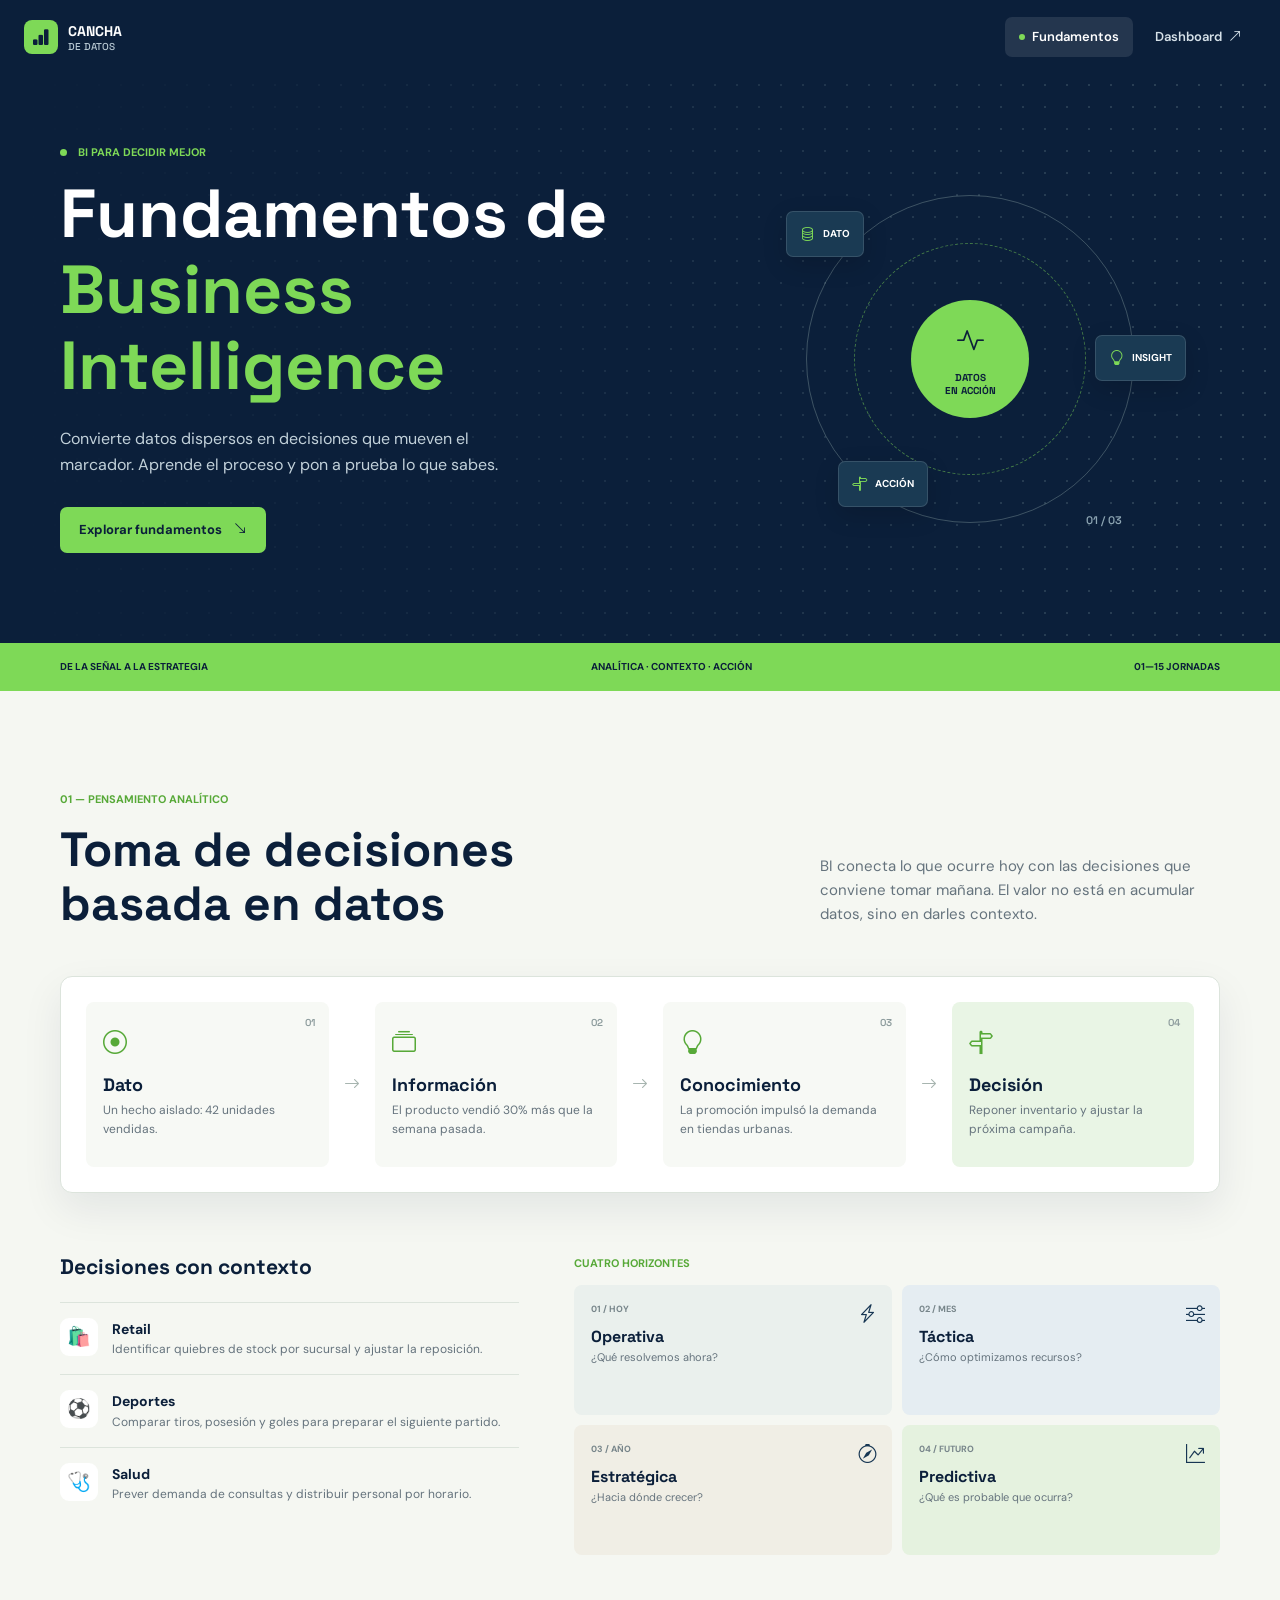
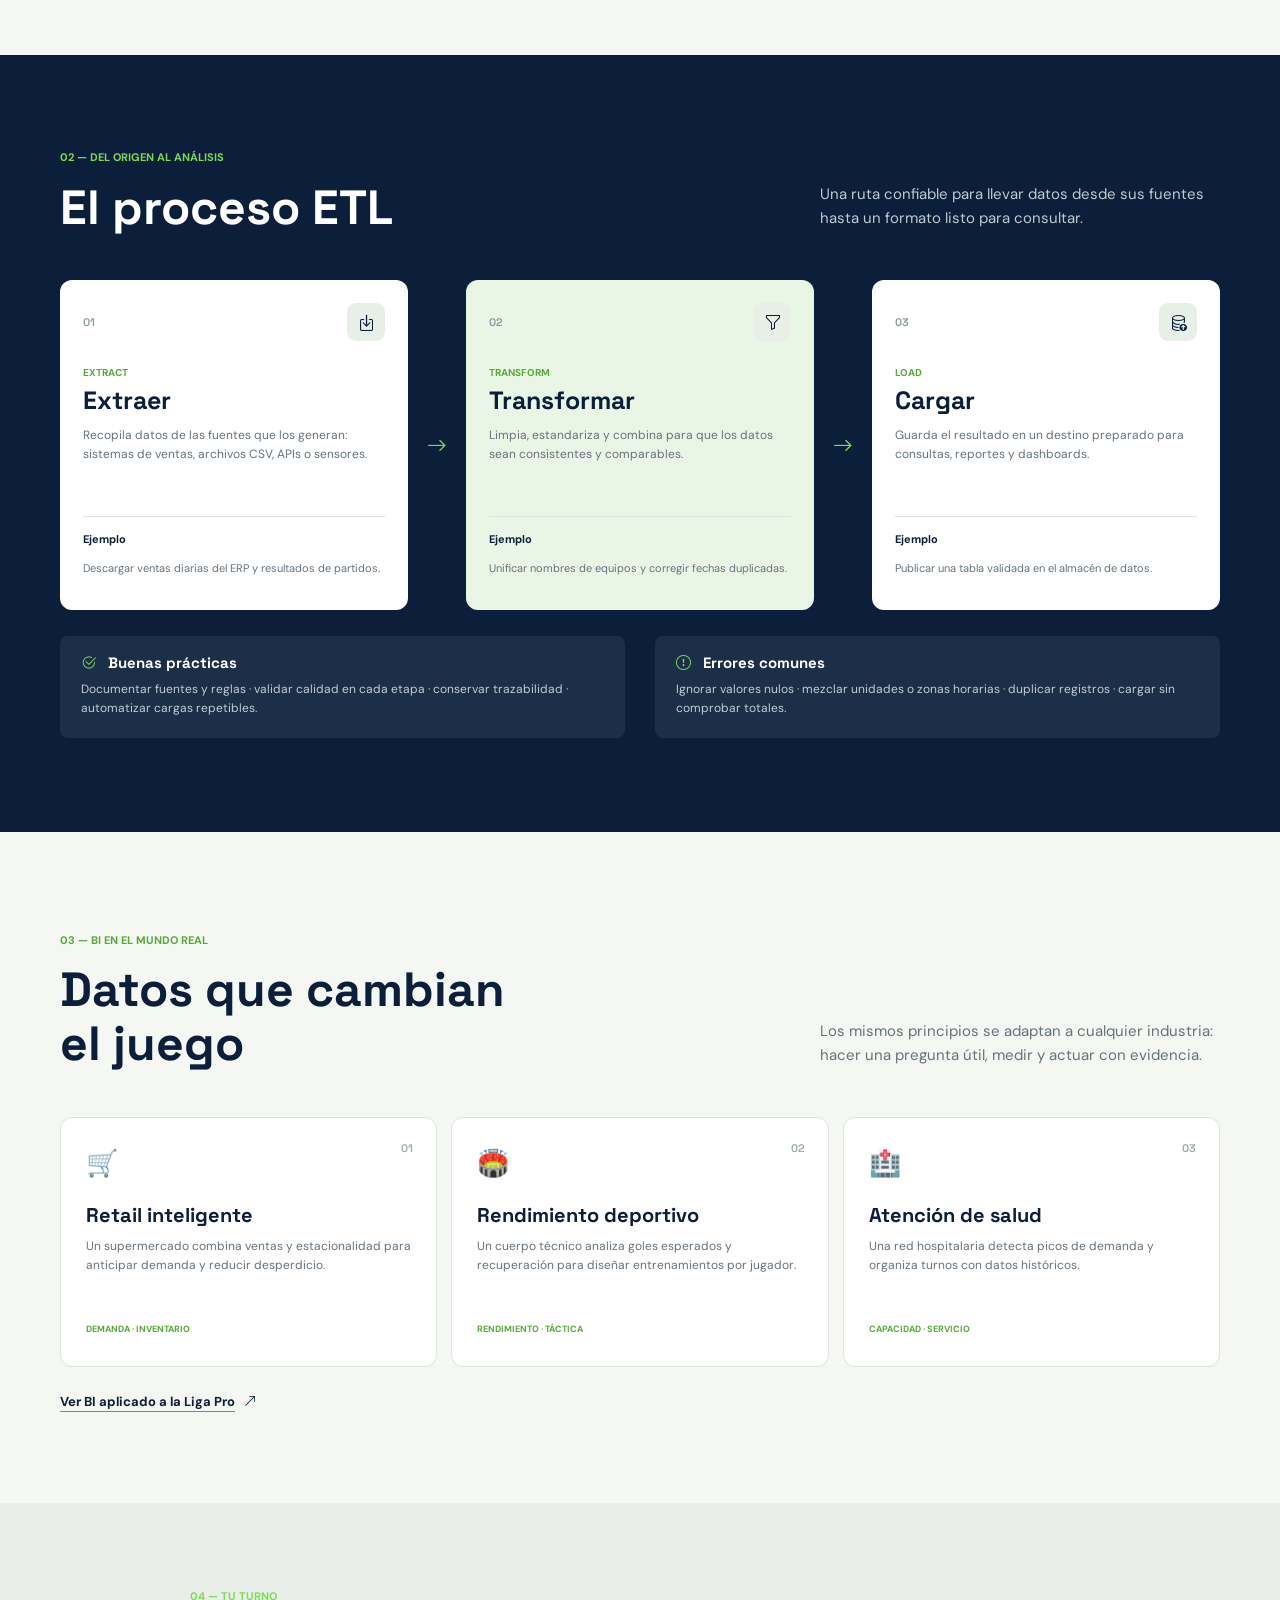
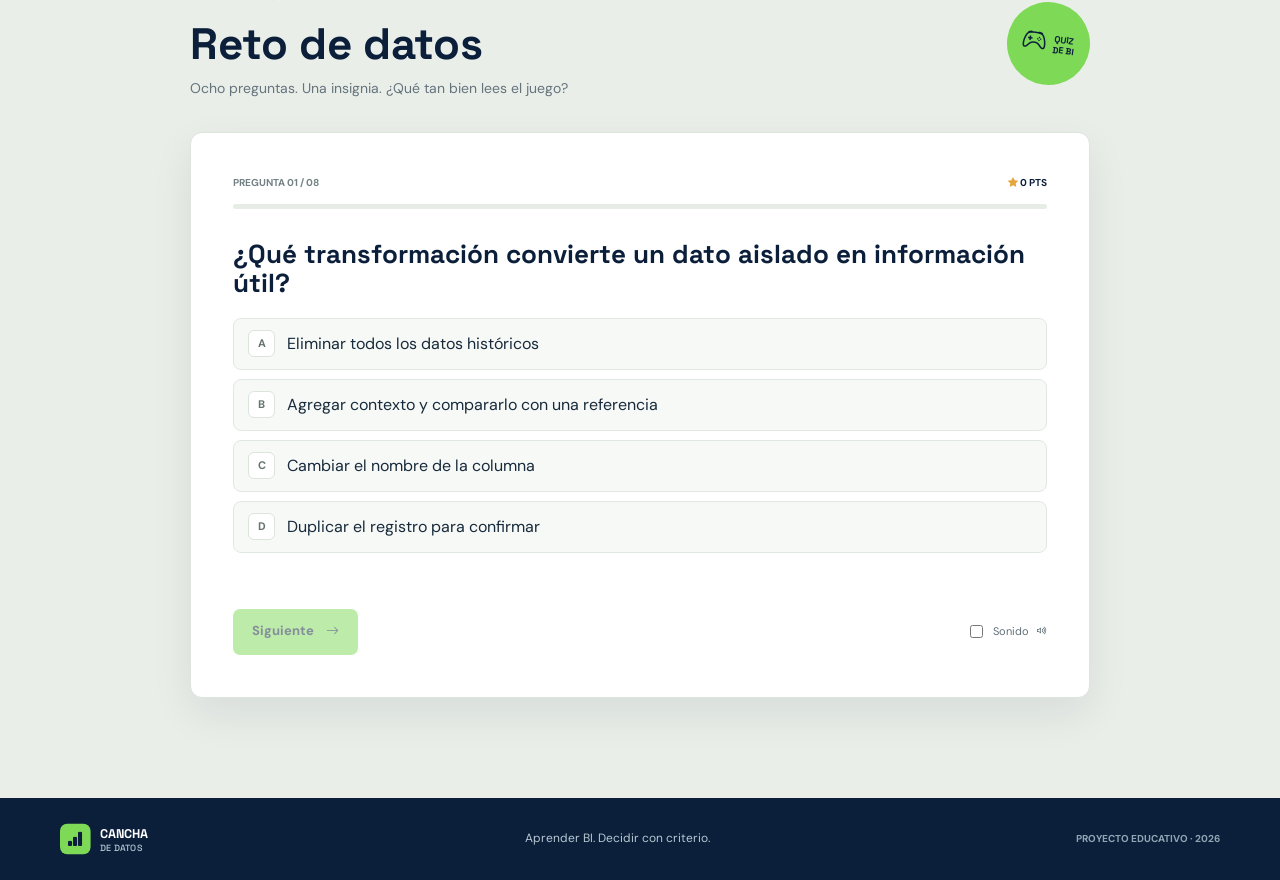
==== index.html @ 6a9758b5 "Version1" ====
<!doctype html>
<html lang="es">
<head>
	<meta charset="utf-8">
	<meta name="viewport" content="width=device-width, initial-scale=1">
	<meta name="description" content="Aprende fundamentos de Business Intelligence, toma de decisiones basada en datos y el proceso ETL con un cuestionario interactivo.">
	<title>Fundamentos de BI | Cancha de Datos</title>
	<link rel="preconnect" href="https://fonts.googleapis.com">
	<link rel="preconnect" href="https://fonts.gstatic.com" crossorigin>
	<link href="https://fonts.googleapis.com/css2?family=DM+Sans:wght@400;500;600;700&family=Space+Grotesk:wght@500;600;700&display=swap" rel="stylesheet">
	<link href="https://cdn.jsdelivr.net/npm/bootstrap-icons@1.11.3/font/bootstrap-icons.min.css" rel="stylesheet">
	<link rel="stylesheet" href="css/styles.css">
	<link rel="stylesheet" href="css/quiz.css">
	<script src="js/data.js" defer></script>
	<script src="js/quiz.js" defer></script>
</head>
<body>
	<a class="skip-link" href="#contenido">Saltar al contenido</a>
	<header class="site-header">
		<nav class="nav-shell" aria-label="Navegación principal">
			<a class="brand" href="index.html" aria-label="Cancha de Datos, inicio"><span class="brand-mark"><i class="bi bi-bar-chart-fill" aria-hidden="true"></i></span><span>CANCHA<span class="brand-light">DE DATOS</span></span></a>
			<div class="nav-links">
				<a class="nav-link active" href="index.html" aria-current="page">Fundamentos</a>
				<a class="nav-link" href="dashboard.html">Dashboard <i class="bi bi-arrow-up-right" aria-hidden="true"></i></a>
			</div>
		</nav>
	</header>

	<main id="contenido">
		<section class="hero-section">
			<div class="hero-grid page-wrap">
				<div class="hero-copy">
					<p class="eyebrow"><span class="eyebrow-dot"></span> BI PARA DECIDIR MEJOR</p>
					<h1>Fundamentos de<br><span>Business Intelligence</span></h1>
					<p class="hero-lede">Convierte datos dispersos en decisiones que mueven el marcador. Aprende el proceso y pon a prueba lo que sabes.</p>
					<a class="button button-lime" href="#decisiones">Explorar fundamentos <i class="bi bi-arrow-down-right" aria-hidden="true"></i></a>
				</div>
				<div class="hero-visual" aria-label="Representación del flujo de datos a decisiones">
					<div class="hero-orbit orbit-one"></div><div class="hero-orbit orbit-two"></div>
					<div class="hero-center"><i class="bi bi-activity" aria-hidden="true"></i><span>DATOS<br>EN ACCIÓN</span></div>
					<div class="orbit-label label-data"><i class="bi bi-database" aria-hidden="true"></i> DATO</div>
					<div class="orbit-label label-insight"><i class="bi bi-lightbulb" aria-hidden="true"></i> INSIGHT</div>
					<div class="orbit-label label-action"><i class="bi bi-signpost-split" aria-hidden="true"></i> ACCIÓN</div>
					<span class="hero-index">01 / 03</span>
				</div>
			</div>
			<div class="hero-ribbon"><span>DE LA SEÑAL A LA ESTRATEGIA</span><span>ANALÍTICA · CONTEXTO · ACCIÓN</span><span>01—15 JORNADAS</span></div>
		</section>

		<section class="content-section page-wrap reveal" id="decisiones">
			<div class="section-heading">
				<div><p class="eyebrow eyebrow-dark">01 — PENSAMIENTO ANALÍTICO</p><h2>Toma de decisiones<br>basada en datos</h2></div>
				<p class="section-intro">BI conecta lo que ocurre hoy con las decisiones que conviene tomar mañana. El valor no está en acumular datos, sino en darles contexto.</p>
			</div>
			<div class="data-cycle" aria-label="Ciclo: dato, información, conocimiento y decisión">
				<article class="cycle-step"><span class="step-number">01</span><i class="bi bi-record-circle" aria-hidden="true"></i><h3>Dato</h3><p>Un hecho aislado: 42 unidades vendidas.</p></article>
				<span class="cycle-arrow" aria-hidden="true"><i class="bi bi-arrow-right"></i></span>
				<article class="cycle-step"><span class="step-number">02</span><i class="bi bi-collection" aria-hidden="true"></i><h3>Información</h3><p>El producto vendió 30% más que la semana pasada.</p></article>
				<span class="cycle-arrow" aria-hidden="true"><i class="bi bi-arrow-right"></i></span>
				<article class="cycle-step"><span class="step-number">03</span><i class="bi bi-lightbulb" aria-hidden="true"></i><h3>Conocimiento</h3><p>La promoción impulsó la demanda en tiendas urbanas.</p></article>
				<span class="cycle-arrow" aria-hidden="true"><i class="bi bi-arrow-right"></i></span>
				<article class="cycle-step cycle-decision"><span class="step-number">04</span><i class="bi bi-signpost-split" aria-hidden="true"></i><h3>Decisión</h3><p>Reponer inventario y ajustar la próxima campaña.</p></article>
			</div>
			<div class="decision-layout">
				<div class="decision-examples">
					<h3>Decisiones con contexto</h3>
					<div class="example-row"><span class="example-icon">🛍️</span><p><strong>Retail</strong><br>Identificar quiebres de stock por sucursal y ajustar la reposición.</p></div>
					<div class="example-row"><span class="example-icon">⚽</span><p><strong>Deportes</strong><br>Comparar tiros, posesión y goles para preparar el siguiente partido.</p></div>
					<div class="example-row"><span class="example-icon">🩺</span><p><strong>Salud</strong><br>Prever demanda de consultas y distribuir personal por horario.</p></div>
				</div>
				<div class="decision-types">
					<p class="eyebrow eyebrow-dark">CUATRO HORIZONTES</p>
					<div class="type-grid">
						<article class="type-card"><span>01 / HOY</span><i class="bi bi-lightning-charge" aria-hidden="true"></i><h4>Operativa</h4><p>¿Qué resolvemos ahora?</p></article>
						<article class="type-card"><span>02 / MES</span><i class="bi bi-sliders" aria-hidden="true"></i><h4>Táctica</h4><p>¿Cómo optimizamos recursos?</p></article>
						<article class="type-card"><span>03 / AÑO</span><i class="bi bi-compass" aria-hidden="true"></i><h4>Estratégica</h4><p>¿Hacia dónde crecer?</p></article>
						<article class="type-card type-predict"><span>04 / FUTURO</span><i class="bi bi-graph-up-arrow" aria-hidden="true"></i><h4>Predictiva</h4><p>¿Qué es probable que ocurra?</p></article>
					</div>
				</div>
			</div>
		</section>

		<section class="etl-section reveal" id="etl">
			<div class="page-wrap">
				<div class="section-heading section-heading-light">
					<div><p class="eyebrow">02 — DEL ORIGEN AL ANÁLISIS</p><h2>El proceso ETL</h2></div>
					<p class="section-intro">Una ruta confiable para llevar datos desde sus fuentes hasta un formato listo para consultar.</p>
				</div>
				<div class="etl-flow">
					<article class="etl-card"><div class="etl-card-top"><span>01</span><i class="bi bi-box-arrow-in-down" aria-hidden="true"></i></div><p class="etl-verb">EXTRACT</p><h3>Extraer</h3><p>Recopila datos de las fuentes que los generan: sistemas de ventas, archivos CSV, APIs o sensores.</p><div class="etl-example"><strong>Ejemplo</strong><span>Descargar ventas diarias del ERP y resultados de partidos.</span></div></article>
					<div class="etl-connector" aria-hidden="true"><i class="bi bi-arrow-right"></i></div>
					<article class="etl-card etl-card-accent"><div class="etl-card-top"><span>02</span><i class="bi bi-funnel" aria-hidden="true"></i></div><p class="etl-verb">TRANSFORM</p><h3>Transformar</h3><p>Limpia, estandariza y combina para que los datos sean consistentes y comparables.</p><div class="etl-example"><strong>Ejemplo</strong><span>Unificar nombres de equipos y corregir fechas duplicadas.</span></div></article>
					<div class="etl-connector" aria-hidden="true"><i class="bi bi-arrow-right"></i></div>
					<article class="etl-card"><div class="etl-card-top"><span>03</span><i class="bi bi-database-up" aria-hidden="true"></i></div><p class="etl-verb">LOAD</p><h3>Cargar</h3><p>Guarda el resultado en un destino preparado para consultas, reportes y dashboards.</p><div class="etl-example"><strong>Ejemplo</strong><span>Publicar una tabla validada en el almacén de datos.</span></div></article>
				</div>
				<div class="etl-guidance">
					<div><h3><i class="bi bi-check2-circle" aria-hidden="true"></i> Buenas prácticas</h3><p>Documentar fuentes y reglas · validar calidad en cada etapa · conservar trazabilidad · automatizar cargas repetibles.</p></div>
					<div><h3><i class="bi bi-exclamation-circle" aria-hidden="true"></i> Errores comunes</h3><p>Ignorar valores nulos · mezclar unidades o zonas horarias · duplicar registros · cargar sin comprobar totales.</p></div>
				</div>
			</div>
		</section>

		<section class="content-section page-wrap use-cases-section reveal" id="casos">
			<div class="section-heading"><div><p class="eyebrow eyebrow-dark">03 — BI EN EL MUNDO REAL</p><h2>Datos que cambian<br>el juego</h2></div><p class="section-intro">Los mismos principios se adaptan a cualquier industria: hacer una pregunta útil, medir y actuar con evidencia.</p></div>
			<div class="use-cases-grid">
				<article class="use-case"><span class="use-case-number">01</span><span class="use-case-emoji">🛒</span><h3>Retail inteligente</h3><p>Un supermercado combina ventas y estacionalidad para anticipar demanda y reducir desperdicio.</p><span class="case-tag">DEMANDA · INVENTARIO</span></article>
				<article class="use-case"><span class="use-case-number">02</span><span class="use-case-emoji">🏟️</span><h3>Rendimiento deportivo</h3><p>Un cuerpo técnico analiza goles esperados y recuperación para diseñar entrenamientos por jugador.</p><span class="case-tag">RENDIMIENTO · TÁCTICA</span></article>
				<article class="use-case"><span class="use-case-number">03</span><span class="use-case-emoji">🏥</span><h3>Atención de salud</h3><p>Una red hospitalaria detecta picos de demanda y organiza turnos con datos históricos.</p><span class="case-tag">CAPACIDAD · SERVICIO</span></article>
			</div>
			<a class="text-link" href="dashboard.html">Ver BI aplicado a la Liga Pro <i class="bi bi-arrow-up-right" aria-hidden="true"></i></a>
		</section>

		<section class="quiz-section reveal" id="cuestionario">
			<div class="page-wrap quiz-wrap">
				<div class="quiz-heading"><div><p class="eyebrow">04 — TU TURNO</p><h2>Reto de datos</h2><p>Ocho preguntas. Una insignia. ¿Qué tan bien lees el juego?</p></div><div class="quiz-stamp"><i class="bi bi-controller" aria-hidden="true"></i><span>QUIZ<br>DE BI</span></div></div>
				<div class="quiz-panel" id="quiz-panel">
					<div class="quiz-topline"><span id="question-counter">PREGUNTA 01 / 08</span><span class="score-label"><i class="bi bi-star-fill" aria-hidden="true"></i> <span id="score-value">0</span> PTS</span></div>
					<div class="progress-track" role="progressbar" aria-label="Progreso del cuestionario" aria-valuemin="0" aria-valuemax="8" aria-valuenow="0"><span id="progress-fill"></span></div>
					<div id="question-content" aria-live="polite"></div>
					<div class="quiz-actions"><button class="button button-lime" id="next-button" type="button" disabled>Siguiente <i class="bi bi-arrow-right" aria-hidden="true"></i></button><label class="sound-toggle"><input id="sound-toggle" type="checkbox"><span>Sonido</span><i class="bi bi-volume-up" aria-hidden="true"></i></label></div>
				</div>
				<div class="quiz-result" id="quiz-result" hidden aria-live="polite"></div>
			</div>
		</section>
	</main>

	<footer class="site-footer"><div class="page-wrap footer-content"><a class="brand footer-brand" href="index.html"><span class="brand-mark"><i class="bi bi-bar-chart-fill" aria-hidden="true"></i></span><span>CANCHA<span class="brand-light">DE DATOS</span></span></a><p>Aprender BI. Decidir con criterio.</p><span>PROYECTO EDUCATIVO · 2026</span></div></footer>
	<script>
		const revealObserver = new IntersectionObserver((entries) => entries.forEach((entry) => { if (entry.isIntersecting) { entry.target.classList.add('is-visible'); revealObserver.unobserve(entry.target); } }), { threshold: 0.12 });
		document.querySelectorAll('.reveal').forEach((section) => revealObserver.observe(section));
	</script>
</body>
</html>
---- css/styles.css ----
/* Estilos globales, paleta, tipografía y componentes compartidos del sitio. */
:root {
  color-scheme: light;
  --navy: #0b1f3a;
  --navy-soft: #173653;
  --lime: #7ed957;
  --lime-dark: #57a938;
  --paper: #f5f7f2;
  --white: #fff;
  --ink: #172a3b;
  --muted: #65737d;
  --line: #dce4dc;
  --coral: #e8795b;
  --sky: #dcecf1;
  --font-body: 'DM Sans', sans-serif;
  --font-display: 'Space Grotesk', sans-serif;
  --radius: 12px;
  --shadow: 0 16px 40px rgba(11, 31, 58, .08);
}

* { box-sizing: border-box; }
html { scroll-behavior: smooth; }
body { margin: 0; color: var(--ink); background: var(--paper); font-family: var(--font-body); line-height: 1.6; }
a { color: inherit; }
button, input, select { font: inherit; }
.page-wrap { width: min(1160px, calc(100% - 48px)); margin-inline: auto; }
.skip-link { position: absolute; top: -50px; left: 16px; z-index: 20; padding: 10px 14px; color: var(--navy); background: var(--lime); border-radius: 6px; }
.skip-link:focus { top: 12px; }
.site-header { height: 74px; background: var(--navy); color: var(--white); }
.nav-shell { width: min(1240px, calc(100% - 48px)); height: 100%; margin: auto; display: flex; align-items: center; justify-content: space-between; }
.brand { display: inline-flex; align-items: center; gap: 10px; color: var(--white); text-decoration: none; font: 700 14px var(--font-display); letter-spacing: 0; }
.brand-mark { display: grid; width: 34px; aspect-ratio: 1; place-items: center; color: var(--navy); background: var(--lime); border-radius: 8px; font-size: 18px; }
.brand-light { display: block; color: #b7c8d3; font-size: 10px; font-weight: 500; }
.nav-links { display: flex; align-items: center; gap: 8px; height: 100%; }
.nav-link { display: inline-flex; align-items: center; gap: 7px; padding: 10px 14px; color: #d5e0e8; text-decoration: none; font-size: 13px; font-weight: 600; border-radius: 7px; transition: color .2s, background .2s; }
.nav-link:hover, .nav-link.active { color: var(--white); background: rgba(255,255,255,.1); }
.nav-link.active::before { width: 6px; height: 6px; content: ''; background: var(--lime); border-radius: 50%; }
.eyebrow { margin: 0 0 14px; color: var(--lime); font-size: 11px; font-weight: 700; letter-spacing: 0; }
.eyebrow-dot { display: inline-block; width: 7px; height: 7px; margin-right: 8px; background: var(--lime); border-radius: 50%; }
.eyebrow-dark { color: var(--lime-dark); }
h1, h2, h3, h4, p { margin-top: 0; }
h1, h2, h3, h4 { font-family: var(--font-display); line-height: 1.12; }
.button { display: inline-flex; min-height: 46px; align-items: center; justify-content: center; gap: 12px; padding: 0 19px; border: 0; border-radius: 7px; text-decoration: none; font-size: 13px; font-weight: 700; cursor: pointer; transition: transform .2s, background .2s, box-shadow .2s; }
.button:hover:not(:disabled) { transform: translateY(-2px); box-shadow: 0 7px 16px rgba(0,0,0,.14); }
.button:focus-visible, a:focus-visible, select:focus-visible, input:focus-visible { outline: 3px solid #f1b95b; outline-offset: 3px; }
.button-lime { color: var(--navy); background: var(--lime); }
.button-lime:disabled { cursor: not-allowed; opacity: .5; }
.content-section { padding-block: 100px; }
.section-heading { display: flex; align-items: end; justify-content: space-between; gap: 36px; margin-bottom: 46px; }
.section-heading h2 { margin: 0; color: var(--navy); font-size: clamp(34px, 4vw, 48px); }
.section-intro { max-width: 400px; margin: 0 0 4px; color: var(--muted); font-size: 15px; }
.reveal { opacity: 0; transform: translateY(18px); transition: opacity .65s ease, transform .65s ease; }
.reveal.is-visible { opacity: 1; transform: translateY(0); }
.site-footer { padding-block: 24px; color: #d3dfe5; background: var(--navy); }
.footer-content { display: flex; align-items: center; justify-content: space-between; gap: 20px; }
.footer-content p { margin: 0; color: #b7c8d3; font-size: 12px; }
.footer-content > span { color: #91a6b4; font-size: 10px; font-weight: 700; }
.footer-brand { transform: scale(.9); transform-origin: left; }

@media (max-width: 700px) {
  .page-wrap, .nav-shell { width: min(100% - 32px, 560px); }
  .site-header { height: 66px; }
  .nav-link { padding: 9px; font-size: 12px; }
  .content-section { padding-block: 68px; }
  .section-heading { display: block; margin-bottom: 32px; }
  .section-intro { margin-top: 20px; }
  .footer-content { flex-wrap: wrap; }
  .footer-content p { order: 3; width: 100%; }
}

@media (prefers-reduced-motion: reduce) {
  *, *::before, *::after { scroll-behavior: auto !important; animation-duration: .01ms !important; transition-duration: .01ms !important; }
}
---- css/quiz.css ----
/* Estilos de fundamentos, flujo ETL, casos de uso y cuestionario gamificado. */
.hero-section { position: relative; overflow: hidden; color: var(--white); background: var(--navy); }
.hero-section::before { position: absolute; inset: 0; content: ''; opacity: .24; background-image: radial-gradient(#97b2b4 1px, transparent 1px); background-size: 22px 22px; mask-image: linear-gradient(90deg, transparent, #000); }
.hero-grid { position: relative; display: grid; min-height: 520px; grid-template-columns: 1.1fr .9fr; align-items: center; gap: 50px; padding-block: 60px; }
.hero-copy { padding-block: 10px 30px; }
.hero-copy h1 { margin-bottom: 22px; font-size: clamp(42px, 5.5vw, 68px); letter-spacing: 0; }
.hero-copy h1 span { color: var(--lime); }
.hero-lede { max-width: 480px; margin-bottom: 30px; color: #c2d1da; font-size: 16px; }
.hero-visual { position: relative; width: min(400px, 100%); aspect-ratio: 1; justify-self: center; }
.hero-orbit { position: absolute; inset: 9%; border: 1px solid rgba(196,220,210,.27); border-radius: 50%; }
.orbit-two { inset: 21%; border-style: dashed; border-color: rgba(126,217,87,.48); }
.hero-center { position: absolute; top: 50%; left: 50%; display: grid; width: 118px; aspect-ratio: 1; place-content: center; gap: 8px; color: var(--navy); background: var(--lime); border-radius: 50%; text-align: center; transform: translate(-50%,-50%); }
.hero-center i { font-size: 27px; }
.hero-center span { font: 700 10px/1.3 var(--font-display); }
.orbit-label { position: absolute; display: flex; align-items: center; gap: 8px; padding: 10px 13px; color: var(--white); background: #1a3a53; border: 1px solid rgba(255,255,255,.12); border-radius: 7px; font-size: 10px; font-weight: 700; box-shadow: 0 8px 24px rgba(0,0,0,.15); }
.orbit-label i { color: var(--lime); font-size: 15px; }
.label-data { top: 13%; left: 4%; }.label-insight { top: 44%; right: -4%; }.label-action { bottom: 13%; left: 17%; }
.hero-index { position: absolute; right: 12%; bottom: 8%; color: #8da5b3; font: 600 11px var(--font-display); }
.hero-ribbon { position: relative; display: flex; min-height: 48px; align-items: center; justify-content: space-between; padding-inline: max(24px, calc((100% - 1160px)/2)); color: var(--navy); background: var(--lime); font-size: 10px; font-weight: 700; }
.data-cycle { display: grid; grid-template-columns: 1fr 30px 1fr 30px 1fr 30px 1fr; align-items: center; gap: 8px; padding: 25px; background: var(--white); border: 1px solid var(--line); border-radius: var(--radius); box-shadow: var(--shadow); }
.cycle-step { position: relative; min-height: 165px; padding: 22px 17px; background: #f7f9f5; border-radius: 8px; }
.cycle-step > i { color: var(--lime-dark); font-size: 24px; }
.cycle-step h3 { margin: 12px 0 6px; color: var(--navy); font-size: 18px; }
.cycle-step p { margin: 0; color: var(--muted); font-size: 12px; }
.step-number { position: absolute; top: 14px; right: 14px; color: #8c9b9c; font: 600 10px var(--font-display); }
.cycle-decision { background: #e9f5e5; }
.cycle-arrow { color: #a5b3ae; text-align: center; }
.decision-layout { display: grid; grid-template-columns: .83fr 1.17fr; gap: 55px; margin-top: 62px; }
.decision-examples h3 { margin-bottom: 23px; color: var(--navy); font-size: 21px; }
.example-row { display: flex; gap: 14px; padding-block: 15px; border-top: 1px solid var(--line); }
.example-icon { display: grid; flex: 0 0 38px; height: 38px; place-items: center; background: var(--white); border-radius: 9px; font-size: 19px; }
.example-row p { margin: 0; color: var(--muted); font-size: 12px; }
.example-row strong { color: var(--navy); font-size: 14px; }
.decision-types > .eyebrow { margin-bottom: 12px; }
.type-grid { display: grid; grid-template-columns: 1fr 1fr; gap: 10px; }
.type-card { position: relative; min-height: 130px; padding: 17px; background: #eaf0ed; border-radius: 8px; }
.type-card:nth-child(2) { background: #e5edf2; }.type-card:nth-child(3) { background: #f0eee5; }.type-card.type-predict { background: #e5f2df; }
.type-card > span { display: block; margin-bottom: 12px; color: #77858a; font-size: 9px; font-weight: 700; }
.type-card > i { position: absolute; top: 15px; right: 15px; color: var(--navy-soft); font-size: 19px; }
.type-card h4 { margin: 0 0 3px; color: var(--navy); font-size: 16px; }
.type-card p { margin: 0; color: var(--muted); font-size: 11px; }
.etl-section { padding-block: 94px; color: var(--white); background: var(--navy); }
.section-heading-light h2 { color: var(--white); }.section-heading-light .section-intro { color: #bdcbd3; }
.etl-flow { display: grid; grid-template-columns: 1fr 34px 1fr 34px 1fr; align-items: center; gap: 12px; }
.etl-card { min-height: 330px; padding: 23px; color: var(--ink); background: var(--white); border-radius: var(--radius); }
.etl-card-accent { background: #eaf6e5; }
.etl-card-top { display: flex; align-items: center; justify-content: space-between; color: #8a989b; font: 600 11px var(--font-display); }
.etl-card-top i { display: grid; width: 38px; aspect-ratio: 1; place-items: center; color: var(--navy); background: #e7efe7; border-radius: 9px; font-size: 17px; }
.etl-verb { margin: 24px 0 5px; color: var(--lime-dark); font-size: 10px; font-weight: 700; }
.etl-card h3 { margin-bottom: 12px; color: var(--navy); font-size: 25px; }
.etl-card > p:not(.etl-verb) { min-height: 70px; margin-bottom: 20px; color: var(--muted); font-size: 12px; }
.etl-example { padding-top: 14px; border-top: 1px solid #dce4dc; }
.etl-example strong { display: block; margin-bottom: 5px; color: var(--navy); font-size: 11px; }
.etl-example span { color: var(--muted); font-size: 11px; }
.etl-connector { color: var(--lime); text-align: center; font-size: 20px; }
.etl-guidance { display: grid; grid-template-columns: 1fr 1fr; gap: 30px; margin-top: 26px; }
.etl-guidance > div { padding: 19px 21px; background: rgba(255,255,255,.07); border-radius: 8px; }
.etl-guidance h3 { margin-bottom: 8px; font-size: 15px; }.etl-guidance h3 i { margin-right: 8px; color: var(--lime); }
.etl-guidance p { margin: 0; color: #c1ced5; font-size: 12px; }
.use-cases-section { padding-bottom: 90px; }
.use-cases-grid { display: grid; grid-template-columns: repeat(3, 1fr); gap: 14px; }
.use-case { position: relative; min-height: 250px; padding: 25px; background: var(--white); border: 1px solid var(--line); border-radius: var(--radius); transition: transform .2s, box-shadow .2s; }
.use-case:hover { transform: translateY(-4px); box-shadow: var(--shadow); }
.use-case-number { position: absolute; top: 23px; right: 23px; color: #9aaba8; font: 600 11px var(--font-display); }
.use-case-emoji { display: block; margin-bottom: 20px; font-size: 26px; }
.use-case h3 { margin-bottom: 10px; color: var(--navy); font-size: 20px; }
.use-case p { min-height: 57px; margin-bottom: 20px; color: var(--muted); font-size: 12px; }
.case-tag { color: var(--lime-dark); font-size: 9px; font-weight: 700; }
.text-link { display: inline-flex; align-items: center; gap: 9px; margin-top: 25px; color: var(--navy); font-size: 13px; font-weight: 700; text-decoration-color: var(--lime-dark); text-underline-offset: 5px; }
.quiz-section { padding-block: 85px 100px; background: #e9eee8; }
.quiz-wrap { max-width: 900px; }
.quiz-heading { display: flex; align-items: center; justify-content: space-between; margin-bottom: 32px; }
.quiz-heading h2 { margin-bottom: 8px; color: var(--navy); font-size: 44px; }
.quiz-heading p:last-child { margin: 0; color: var(--muted); font-size: 14px; }
.quiz-stamp { display: flex; width: 83px; aspect-ratio: 1; align-items: center; justify-content: center; gap: 7px; color: var(--navy); background: var(--lime); border-radius: 50%; transform: rotate(8deg); }
.quiz-stamp i { font-size: 24px; }.quiz-stamp span { font: 700 9px/1.15 var(--font-display); }
.quiz-panel, .quiz-result { padding: clamp(22px, 4vw, 42px); background: var(--white); border: 1px solid #dce4dc; border-radius: var(--radius); box-shadow: var(--shadow); }
.quiz-topline { display: flex; justify-content: space-between; margin-bottom: 13px; color: #738185; font-size: 10px; font-weight: 700; }
.score-label { color: var(--navy); }.score-label i { color: #e5a53c; }
.progress-track { height: 5px; margin-bottom: 31px; overflow: hidden; background: #e7ece7; border-radius: 5px; }
.progress-track span { display: block; width: 0; height: 100%; background: var(--lime-dark); transition: width .35s ease; }
.question-title { margin-bottom: 20px; color: var(--navy); font-size: clamp(20px, 3vw, 26px); }
.answer-list { display: grid; gap: 9px; }
.answer-option { display: flex; min-height: 52px; align-items: center; gap: 12px; padding: 11px 14px; color: var(--ink); background: #f7f9f6; border: 1px solid #e1e8e1; border-radius: 8px; text-align: left; cursor: pointer; transition: border-color .2s, background .2s, transform .2s; }
.answer-option:hover:not(:disabled) { transform: translateX(3px); border-color: #8cc875; }
.answer-option:disabled { cursor: default; }
.answer-letter { display: grid; flex: 0 0 27px; height: 27px; place-items: center; color: #64736e; background: var(--white); border: 1px solid #dce4dc; border-radius: 6px; font-size: 11px; font-weight: 700; }
.answer-option.is-correct { background: #e8f6e3; border-color: #69b84c; }.answer-option.is-incorrect { background: #fff0eb; border-color: #df8065; }
.answer-option.is-correct .answer-letter { color: var(--navy); background: var(--lime); border-color: var(--lime); }.answer-option.is-incorrect .answer-letter { color: #fff; background: var(--coral); border-color: var(--coral); }
.feedback { min-height: 22px; margin: 14px 0 0; font-size: 12px; }.feedback.correct { color: #347a27; }.feedback.incorrect { color: #a24632; }
.quiz-actions { display: flex; align-items: center; justify-content: space-between; margin-top: 20px; }
.sound-toggle { display: inline-flex; align-items: center; gap: 7px; color: #617078; font-size: 11px; cursor: pointer; }.sound-toggle input { accent-color: var(--lime-dark); }
.quiz-result { text-align: center; animation: result-in .4s ease both; }.quiz-result[hidden] { display: none; }
.result-badge { display: inline-grid; width: 82px; aspect-ratio: 1; place-items: center; margin-bottom: 14px; background: #edf5e8; border-radius: 50%; font-size: 38px; }
.quiz-result h3 { margin-bottom: 8px; color: var(--navy); font-size: 30px; }.result-score { margin-bottom: 4px; color: var(--navy); font: 700 38px var(--font-display); }.result-detail { color: var(--muted); font-size: 13px; }
.result-stats { display: flex; justify-content: center; gap: 32px; margin: 22px 0; }.result-stats strong { display: block; color: var(--navy); font: 700 18px var(--font-display); }.result-stats span { color: var(--muted); font-size: 10px; }
@keyframes result-in { from { opacity: 0; transform: translateY(10px); } to { opacity: 1; transform: translateY(0); } }

@media (max-width: 900px) {
  .hero-grid { min-height: 470px; grid-template-columns: 1fr 340px; gap: 20px; }
  .data-cycle { grid-template-columns: repeat(4, 1fr); gap: 10px; padding: 16px; }
  .cycle-arrow { display: none; }
  .decision-layout { grid-template-columns: 1fr 1fr; gap: 30px; }
  .etl-flow { grid-template-columns: 1fr 24px 1fr 24px 1fr; gap: 6px; }.etl-card { padding: 18px; }
}
@media (max-width: 650px) {
  .hero-grid { display: block; min-height: auto; padding-block: 58px 40px; }
  .hero-copy { position: relative; z-index: 1; padding: 0; }.hero-copy h1 { font-size: 43px; }
  .hero-visual { width: min(290px, 85%); margin: 30px auto 0; }.hero-center { width: 95px; }.orbit-label { padding: 8px 10px; font-size: 9px; }.label-insight { right: -6%; }
  .hero-ribbon { flex-wrap: wrap; gap: 3px 20px; padding: 12px 16px; font-size: 8px; }
  .data-cycle { grid-template-columns: 1fr 1fr; }.cycle-step { min-height: 155px; padding: 18px 13px; }
  .decision-layout { grid-template-columns: 1fr; }.type-grid { gap: 8px; }
  .etl-section { padding-block: 68px; }.etl-flow { grid-template-columns: 1fr; gap: 10px; }.etl-card { min-height: auto; }.etl-card > p:not(.etl-verb) { min-height: 0; }.etl-connector { transform: rotate(90deg); }.etl-guidance { grid-template-columns: 1fr; gap: 10px; }
  .use-cases-grid { grid-template-columns: 1fr; }.use-case { min-height: auto; }.use-case p { min-height: auto; }
  .quiz-section { padding-block: 64px; }.quiz-heading h2 { font-size: 38px; }.quiz-stamp { width: 68px; }.quiz-actions { gap: 16px; }.result-stats { gap: 18px; }
}
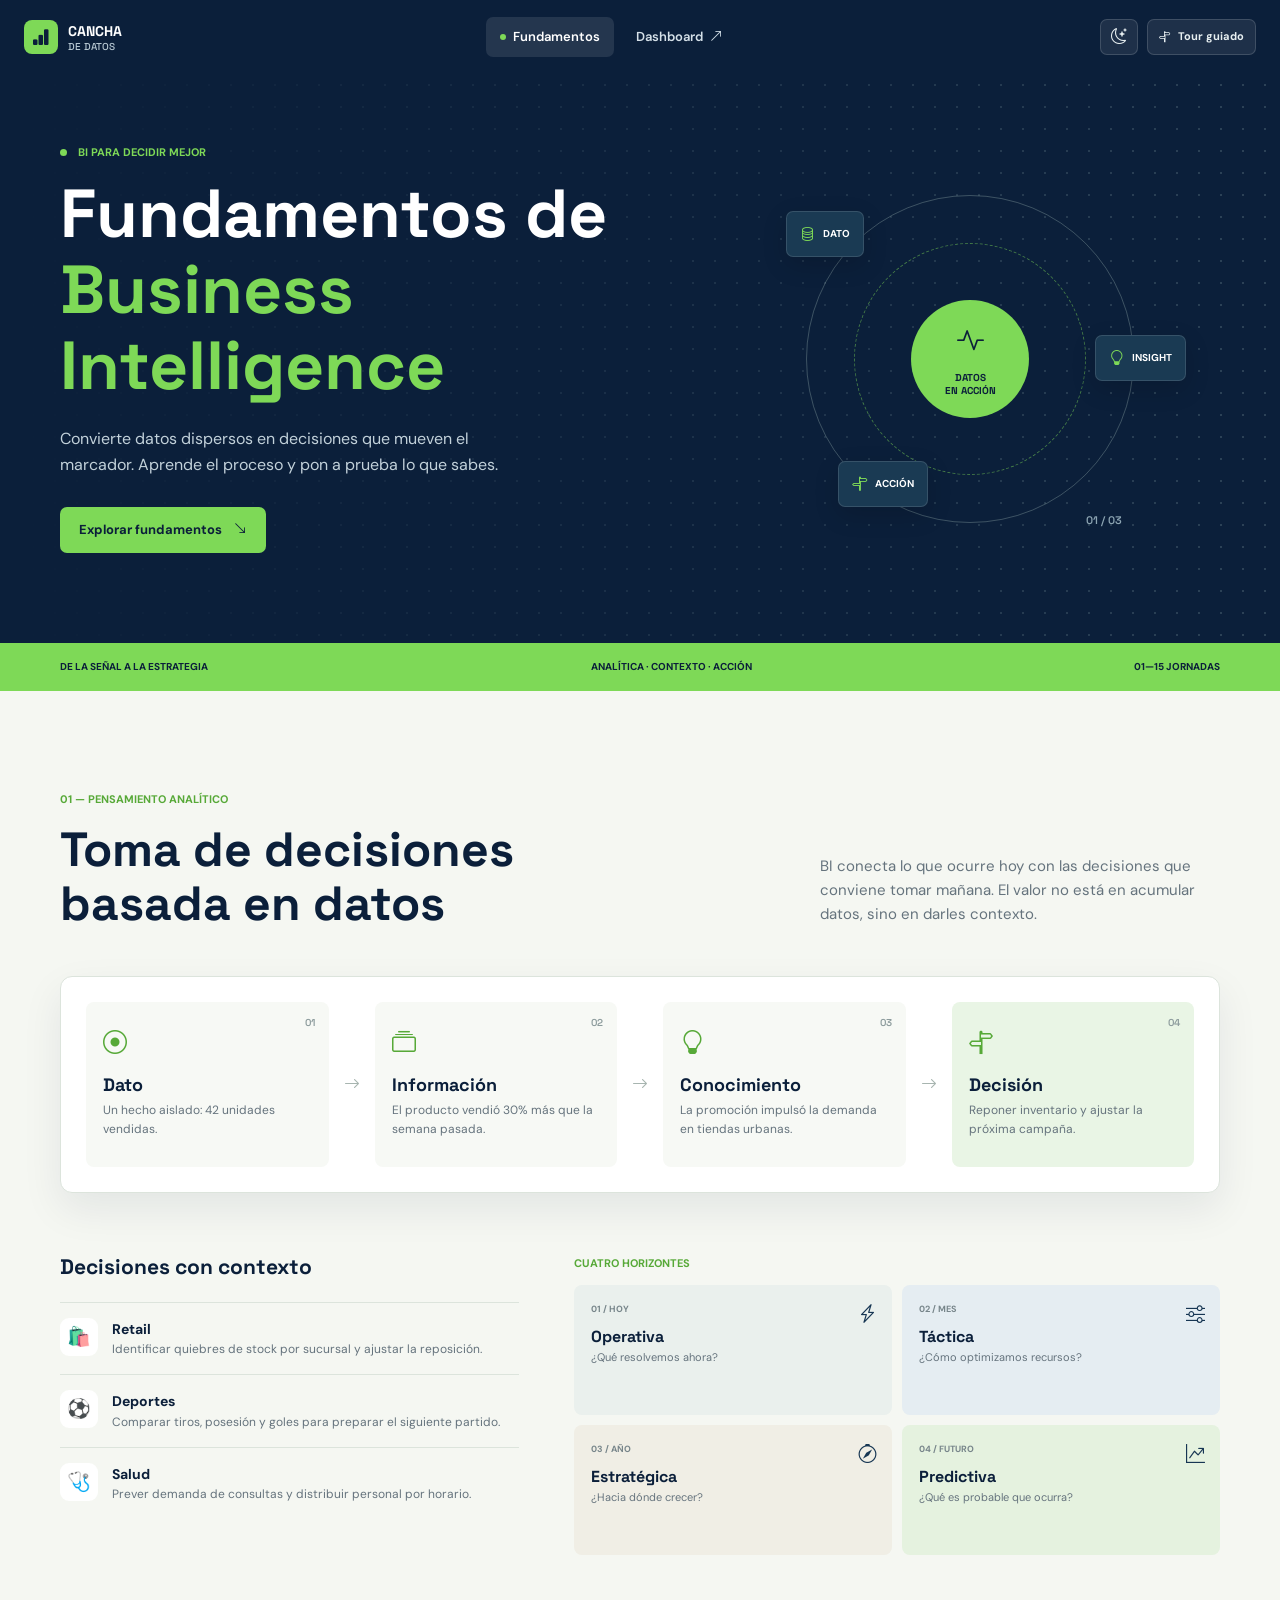
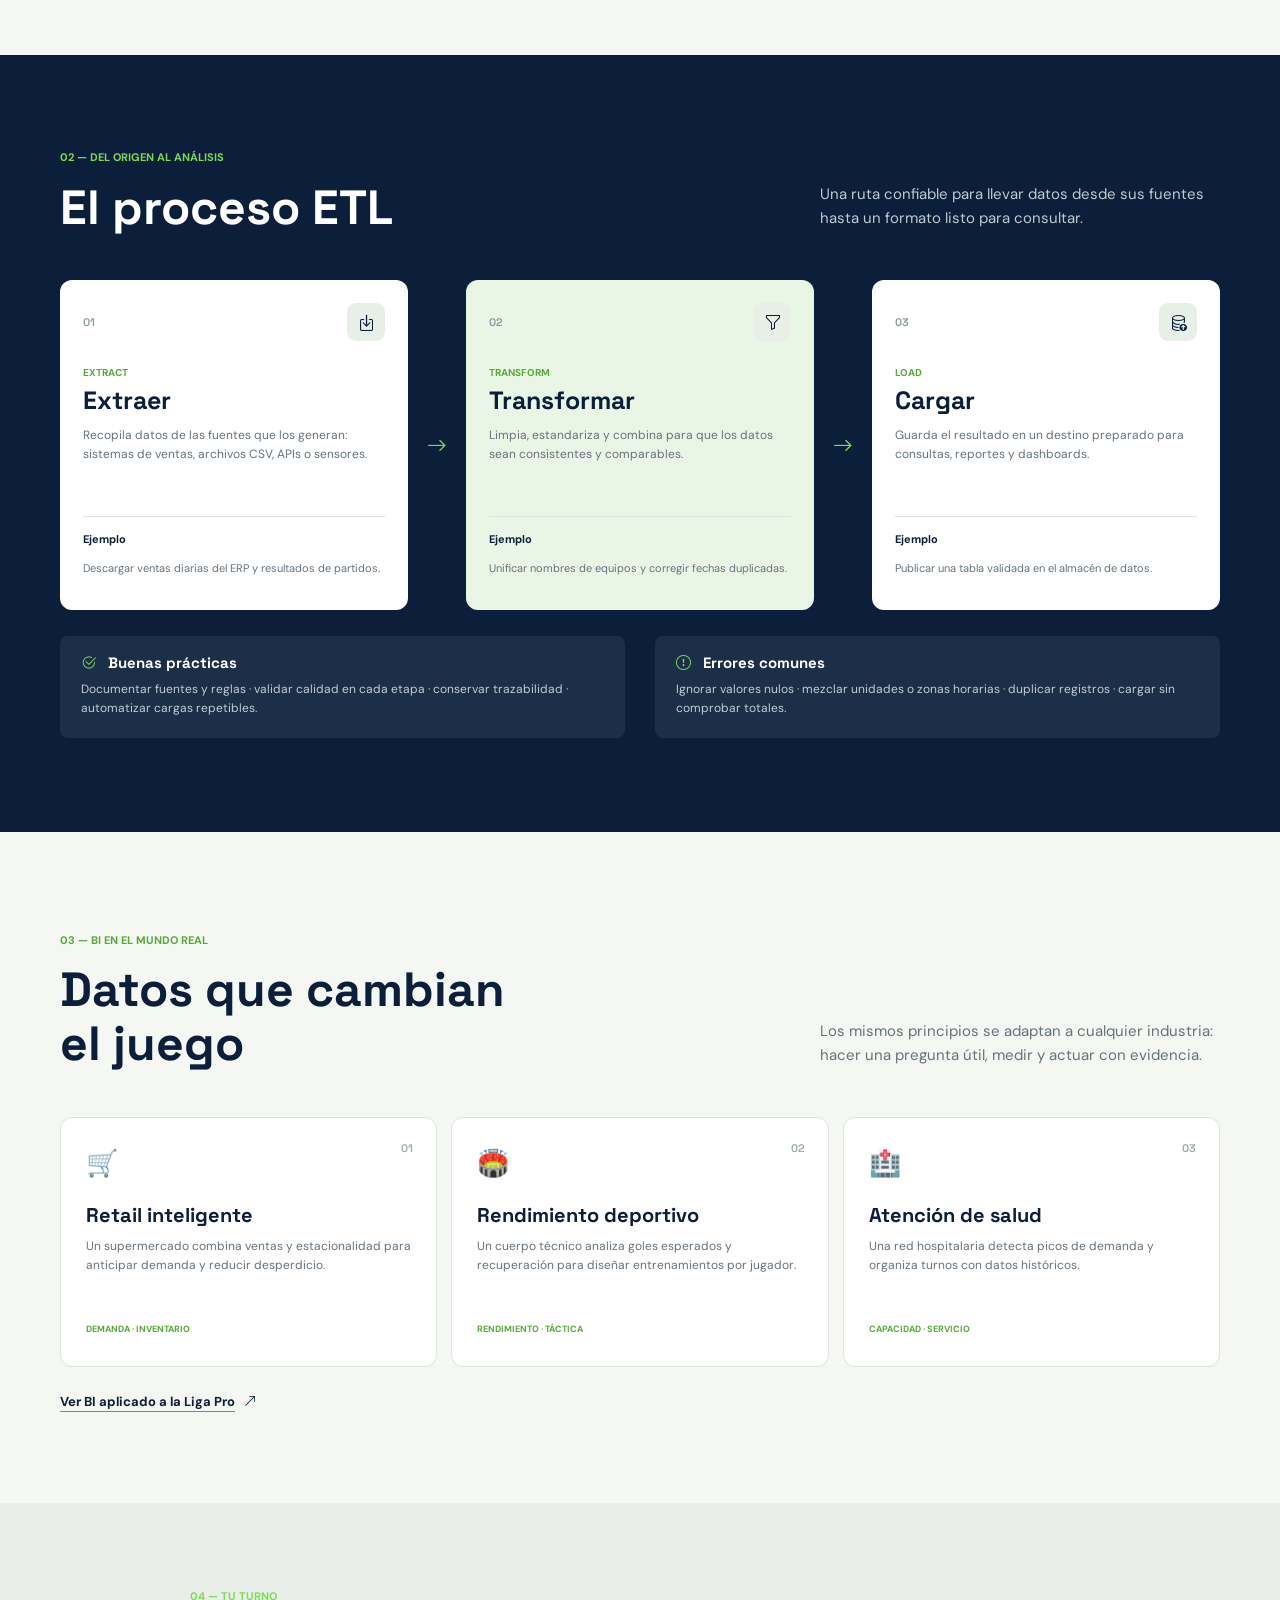
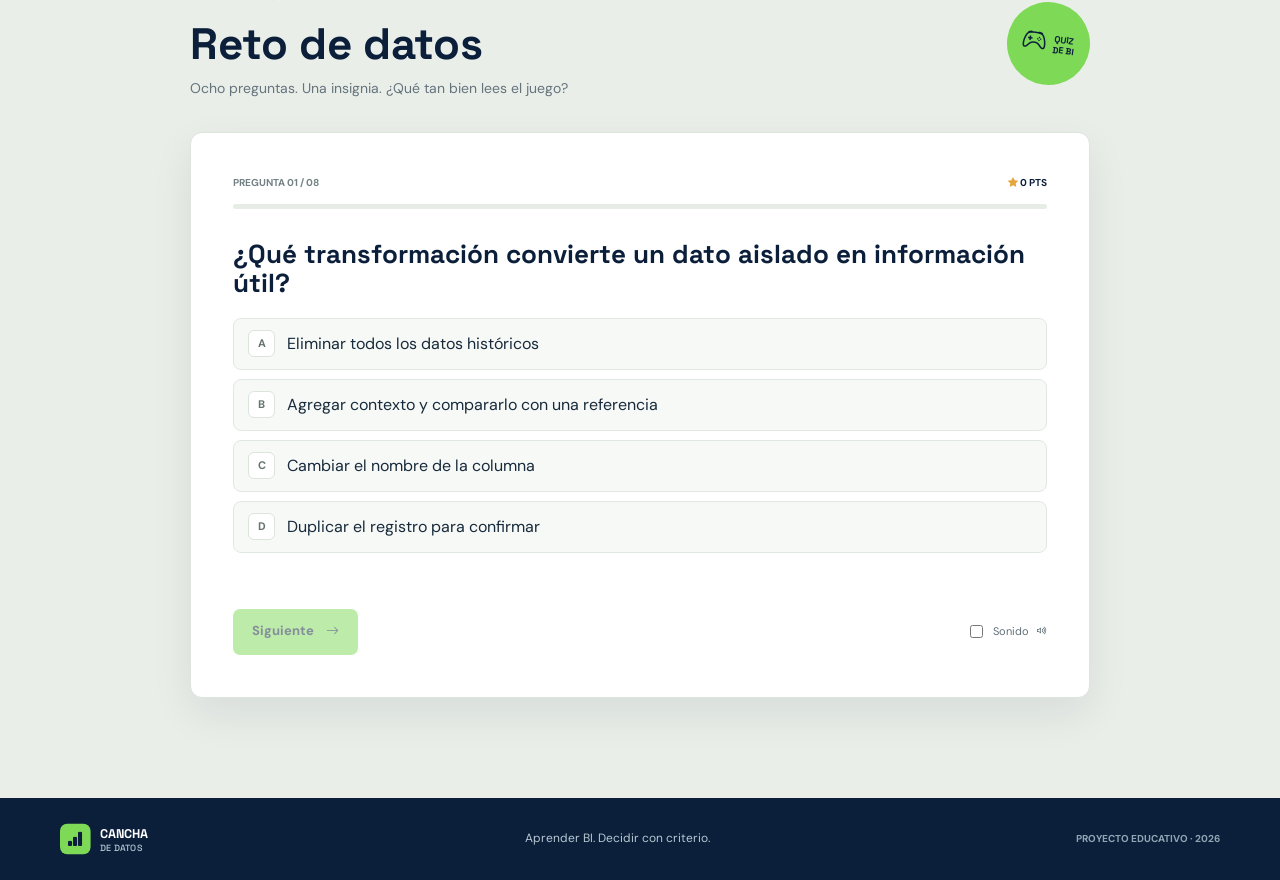
==== commit 5bc75535: "Version 2" ====
--- a/index.html
+++ b/index.html
@@ -9,6 +9,7 @@
 	<link rel="preconnect" href="https://fonts.gstatic.com" crossorigin>
 	<link href="https://fonts.googleapis.com/css2?family=DM+Sans:wght@400;500;600;700&family=Space+Grotesk:wght@500;600;700&display=swap" rel="stylesheet">
 	<link href="https://cdn.jsdelivr.net/npm/bootstrap-icons@1.11.3/font/bootstrap-icons.min.css" rel="stylesheet">
+	<script src="js/site.js"></script>
 	<link rel="stylesheet" href="css/styles.css">
 	<link rel="stylesheet" href="css/quiz.css">
 	<script src="js/data.js" defer></script>
@@ -23,13 +24,17 @@
 				<a class="nav-link active" href="index.html" aria-current="page">Fundamentos</a>
 				<a class="nav-link" href="dashboard.html">Dashboard <i class="bi bi-arrow-up-right" aria-hidden="true"></i></a>
 			</div>
+			<div class="nav-actions">
+				<button class="nav-icon-button" id="theme-toggle" type="button" aria-label="Cambiar a tema oscuro" title="Cambiar tema"><i class="bi bi-moon-stars" aria-hidden="true"></i></button>
+				<button class="tour-button" type="button" data-tour-start><i class="bi bi-signpost-split" aria-hidden="true"></i><span>Tour guiado</span></button>
+			</div>
 		</nav>
 	</header>
 
 	<main id="contenido">
 		<section class="hero-section">
 			<div class="hero-grid page-wrap">
-				<div class="hero-copy">
+				<div class="hero-copy" data-tour="intro">
 					<p class="eyebrow"><span class="eyebrow-dot"></span> BI PARA DECIDIR MEJOR</p>
 					<h1>Fundamentos de<br><span>Business Intelligence</span></h1>
 					<p class="hero-lede">Convierte datos dispersos en decisiones que mueven el marcador. Aprende el proceso y pon a prueba lo que sabes.</p>
@@ -47,7 +52,7 @@
 			<div class="hero-ribbon"><span>DE LA SEÑAL A LA ESTRATEGIA</span><span>ANALÍTICA · CONTEXTO · ACCIÓN</span><span>01—15 JORNADAS</span></div>
 		</section>
 
-		<section class="content-section page-wrap reveal" id="decisiones">
+		<section class="content-section page-wrap reveal" id="decisiones" data-tour="decision">
 			<div class="section-heading">
 				<div><p class="eyebrow eyebrow-dark">01 — PENSAMIENTO ANALÍTICO</p><h2>Toma de decisiones<br>basada en datos</h2></div>
 				<p class="section-intro">BI conecta lo que ocurre hoy con las decisiones que conviene tomar mañana. El valor no está en acumular datos, sino en darles contexto.</p>
@@ -80,7 +85,7 @@
 			</div>
 		</section>
 
-		<section class="etl-section reveal" id="etl">
+		<section class="etl-section reveal" id="etl" data-tour="etl">
 			<div class="page-wrap">
 				<div class="section-heading section-heading-light">
 					<div><p class="eyebrow">02 — DEL ORIGEN AL ANÁLISIS</p><h2>El proceso ETL</h2></div>
@@ -113,7 +118,7 @@
 		<section class="quiz-section reveal" id="cuestionario">
 			<div class="page-wrap quiz-wrap">
 				<div class="quiz-heading"><div><p class="eyebrow">04 — TU TURNO</p><h2>Reto de datos</h2><p>Ocho preguntas. Una insignia. ¿Qué tan bien lees el juego?</p></div><div class="quiz-stamp"><i class="bi bi-controller" aria-hidden="true"></i><span>QUIZ<br>DE BI</span></div></div>
-				<div class="quiz-panel" id="quiz-panel">
+				<div class="quiz-panel" id="quiz-panel" data-tour="quiz">
 					<div class="quiz-topline"><span id="question-counter">PREGUNTA 01 / 08</span><span class="score-label"><i class="bi bi-star-fill" aria-hidden="true"></i> <span id="score-value">0</span> PTS</span></div>
 					<div class="progress-track" role="progressbar" aria-label="Progreso del cuestionario" aria-valuemin="0" aria-valuemax="8" aria-valuenow="0"><span id="progress-fill"></span></div>
 					<div id="question-content" aria-live="polite"></div>
--- a/css/styles.css
+++ b/css/styles.css
@@ -56,11 +56,45 @@
 .footer-content p { margin: 0; color: #b7c8d3; font-size: 12px; }
 .footer-content > span { color: #91a6b4; font-size: 10px; font-weight: 700; }
 .footer-brand { transform: scale(.9); transform-origin: left; }
+.nav-actions { display: flex; align-items: center; gap: 9px; }
+.nav-icon-button, .tour-button { display: inline-flex; min-height: 36px; align-items: center; justify-content: center; gap: 8px; color: #e7eff1; background: rgba(255,255,255,.08); border: 1px solid rgba(255,255,255,.15); border-radius: 7px; cursor: pointer; transition: color .2s, background .2s, border-color .2s; }
+.nav-icon-button { width: 38px; padding: 0; font-size: 16px; }
+.tour-button { padding: 0 11px; font-size: 11px; font-weight: 700; }
+.nav-icon-button:hover, .tour-button:hover { color: var(--lime); background: rgba(255,255,255,.14); border-color: rgba(126,217,87,.55); }
+.nav-icon-button:focus-visible, .tour-button:focus-visible, .reset-button:focus-visible, .export-button:focus-visible { outline: 3px solid #f1b95b; outline-offset: 3px; }
+
+:root[data-theme="dark"] {
+  color-scheme: dark;
+  --paper: #101a22;
+  --white: #1b2a33;
+  --ink: #e6eeee;
+  --muted: #afbec2;
+  --line: #35474c;
+  --shadow: 0 16px 40px rgba(0,0,0,.22);
+}
+:root[data-theme="dark"] body { background: var(--paper); color: var(--ink); }
+:root[data-theme="dark"] .section-heading h2, :root[data-theme="dark"] .decision-examples h3 { color: #f2f6f3; }
+:root[data-theme="dark"] .eyebrow-dark { color: var(--lime); }
+:root[data-theme="dark"] .quiz-section, :root[data-theme="dark"] .dashboard-page { background: #101a22; }
+:root[data-theme="dark"] .quiz-heading h2 { color: #f2f6f3; }
+
+.tour-backdrop { position: fixed; z-index: 1090; inset: 0; background: rgba(4, 13, 23, .72); animation: tour-fade .2s ease both; }
+.tour-highlight { position: relative !important; z-index: 1091 !important; outline: 3px solid var(--lime) !important; outline-offset: 4px; border-radius: 8px; }
+.tour-dialog { position: fixed; z-index: 1092; right: 18px; bottom: 18px; left: 18px; width: min(440px, calc(100% - 36px)); margin-inline: auto; padding: 23px; color: #eaf1ed; background: #10263a; border: 1px solid rgba(126,217,87,.45); border-radius: 12px; box-shadow: 0 20px 70px rgba(0,0,0,.35); animation: tour-rise .25s ease both; }
+.tour-dialog-top, .tour-dialog-actions { display: flex; align-items: center; justify-content: space-between; gap: 12px; }
+.tour-dialog-top { margin-bottom: 13px; }.tour-count { color: var(--lime); font-size: 10px; font-weight: 700; }
+.tour-close { display: grid; width: 30px; aspect-ratio: 1; place-items: center; color: #d6e1e1; background: rgba(255,255,255,.08); border: 0; border-radius: 6px; cursor: pointer; }
+.tour-dialog h2 { margin: 0 0 8px; color: #fff; font-size: 22px; }.tour-dialog p { margin: 0 0 19px; color: #c0d0d2; font-size: 13px; }
+.tour-dialog-actions { justify-content: flex-end; }.tour-dialog-actions button { min-height: 36px; padding: 0 12px; color: #eaf1ed; background: transparent; border: 1px solid rgba(255,255,255,.2); border-radius: 6px; font-size: 11px; font-weight: 700; cursor: pointer; }.tour-dialog-actions button:disabled { cursor: default; opacity: .4; }.tour-dialog-actions .tour-next { color: #10263a; background: var(--lime); border-color: var(--lime); }
+.tour-dialog button:focus-visible { outline: 3px solid #f1b95b; outline-offset: 2px; }
+@keyframes tour-fade { from { opacity: 0; } to { opacity: 1; } }
+@keyframes tour-rise { from { opacity: 0; transform: translateY(10px); } to { opacity: 1; transform: translateY(0); } }
 
 @media (max-width: 700px) {
   .page-wrap, .nav-shell { width: min(100% - 32px, 560px); }
   .site-header { height: 66px; }
   .nav-link { padding: 9px; font-size: 12px; }
+  .nav-actions { gap: 5px; }.nav-icon-button { width: 34px; min-height: 34px; }.tour-button { width: 34px; min-height: 34px; padding: 0; }.tour-button span { display: none; }
   .content-section { padding-block: 68px; }
   .section-heading { display: block; margin-bottom: 32px; }
   .section-intro { margin-top: 20px; }
@@ -68,6 +102,10 @@
   .footer-content p { order: 3; width: 100%; }
 }
 
+@media (max-width: 420px) {
+  .nav-shell { gap: 4px; }.brand { gap: 5px; font-size: 12px; }.brand-mark { width: 30px; }.brand-light { font-size: 9px; }.nav-links { gap: 0; }.nav-link { padding-inline: 6px; font-size: 10px; }.nav-actions { gap: 4px; }
+}
+
 @media (prefers-reduced-motion: reduce) {
   *, *::before, *::after { scroll-behavior: auto !important; animation-duration: .01ms !important; transition-duration: .01ms !important; }
 }
--- a/css/quiz.css
+++ b/css/quiz.css
@@ -113,4 +113,26 @@
   .etl-section { padding-block: 68px; }.etl-flow { grid-template-columns: 1fr; gap: 10px; }.etl-card { min-height: auto; }.etl-card > p:not(.etl-verb) { min-height: 0; }.etl-connector { transform: rotate(90deg); }.etl-guidance { grid-template-columns: 1fr; gap: 10px; }
   .use-cases-grid { grid-template-columns: 1fr; }.use-case { min-height: auto; }.use-case p { min-height: auto; }
   .quiz-section { padding-block: 64px; }.quiz-heading h2 { font-size: 38px; }.quiz-stamp { width: 68px; }.quiz-actions { gap: 16px; }.result-stats { gap: 18px; }
-}+}
+
+:root[data-theme="dark"] .cycle-step, :root[data-theme="dark"] .type-card, :root[data-theme="dark"] .use-case,
+:root[data-theme="dark"] .quiz-panel, :root[data-theme="dark"] .quiz-result { background: var(--white); border-color: var(--line); }
+:root[data-theme="dark"] .cycle-step { background: #22343a; }
+:root[data-theme="dark"] .cycle-decision, :root[data-theme="dark"] .type-predict { background: #263b31; }
+:root[data-theme="dark"] .type-card:nth-child(2) { background: #263741; }
+:root[data-theme="dark"] .type-card:nth-child(3) { background: #37382e; }
+:root[data-theme="dark"] .cycle-step h3, :root[data-theme="dark"] .type-card h4, :root[data-theme="dark"] .use-case h3,
+:root[data-theme="dark"] .question-title, :root[data-theme="dark"] .quiz-result h3, :root[data-theme="dark"] .result-score { color: #f2f6f3; }
+:root[data-theme="dark"] .cycle-step p, :root[data-theme="dark"] .type-card p, :root[data-theme="dark"] .use-case p { color: #b5c2c3; }
+:root[data-theme="dark"] .example-icon, :root[data-theme="dark"] .answer-option { color: var(--ink); background: #22323a; border-color: var(--line); }
+:root[data-theme="dark"] .answer-option.is-correct { color: #17351b; background: #d8efcf; }
+:root[data-theme="dark"] .answer-option.is-incorrect { color: #642d20; background: #f7ddd4; }
+:root[data-theme="dark"] .answer-option.is-correct .answer-letter { color: #17351b; background: var(--lime); border-color: var(--lime); }
+:root[data-theme="dark"] .answer-option.is-incorrect .answer-letter { color: #fff; background: var(--coral); border-color: var(--coral); }
+:root[data-theme="dark"] .example-row strong { color: #e9f1ec; }
+:root[data-theme="dark"] .example-row { border-color: var(--line); }
+:root[data-theme="dark"] .etl-card { color: var(--ink); background: #1b2a33; }
+:root[data-theme="dark"] .etl-card-accent { background: #263b31; }
+:root[data-theme="dark"] .etl-card h3, :root[data-theme="dark"] .etl-example strong { color: #f2f6f3; }
+:root[data-theme="dark"] .etl-card-top i, :root[data-theme="dark"] .answer-letter { color: #eaf1ed; background: #30434a; border-color: #43565c; }
+:root[data-theme="dark"] .etl-example { border-color: var(--line); }
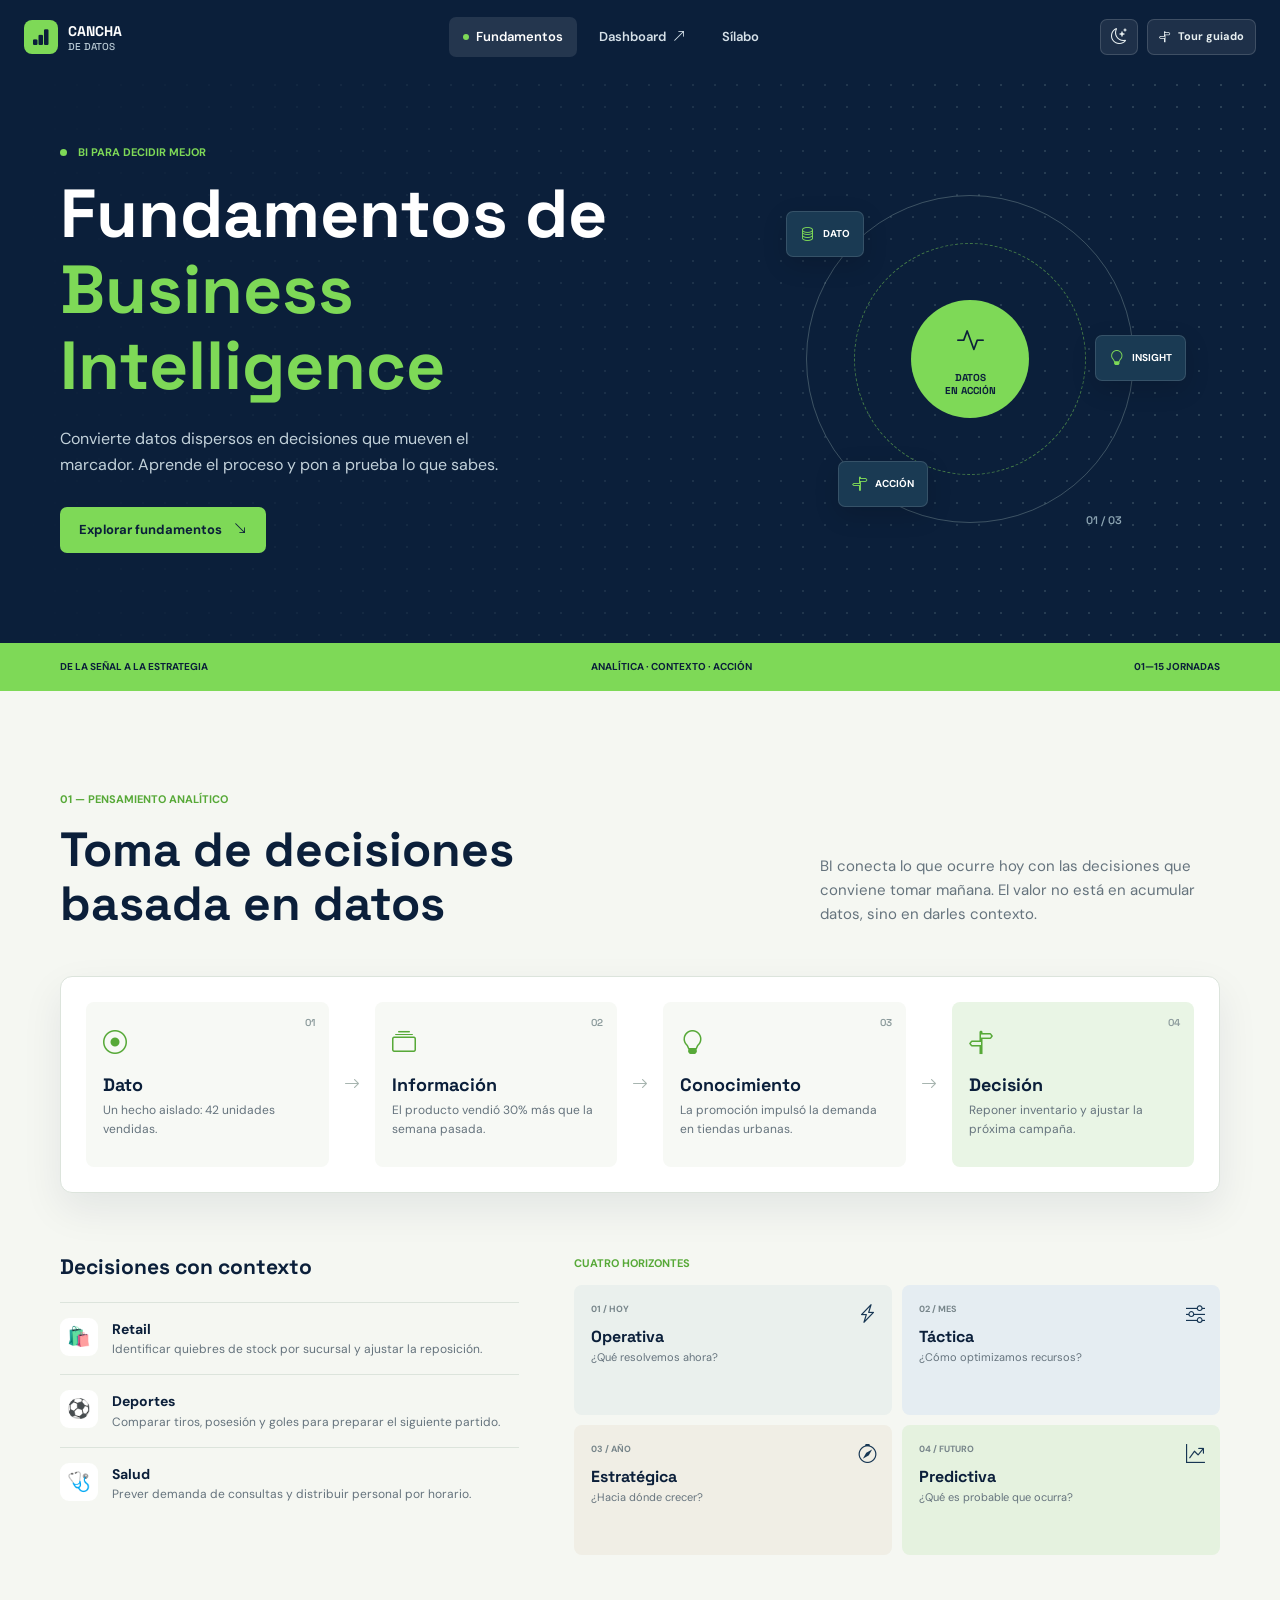
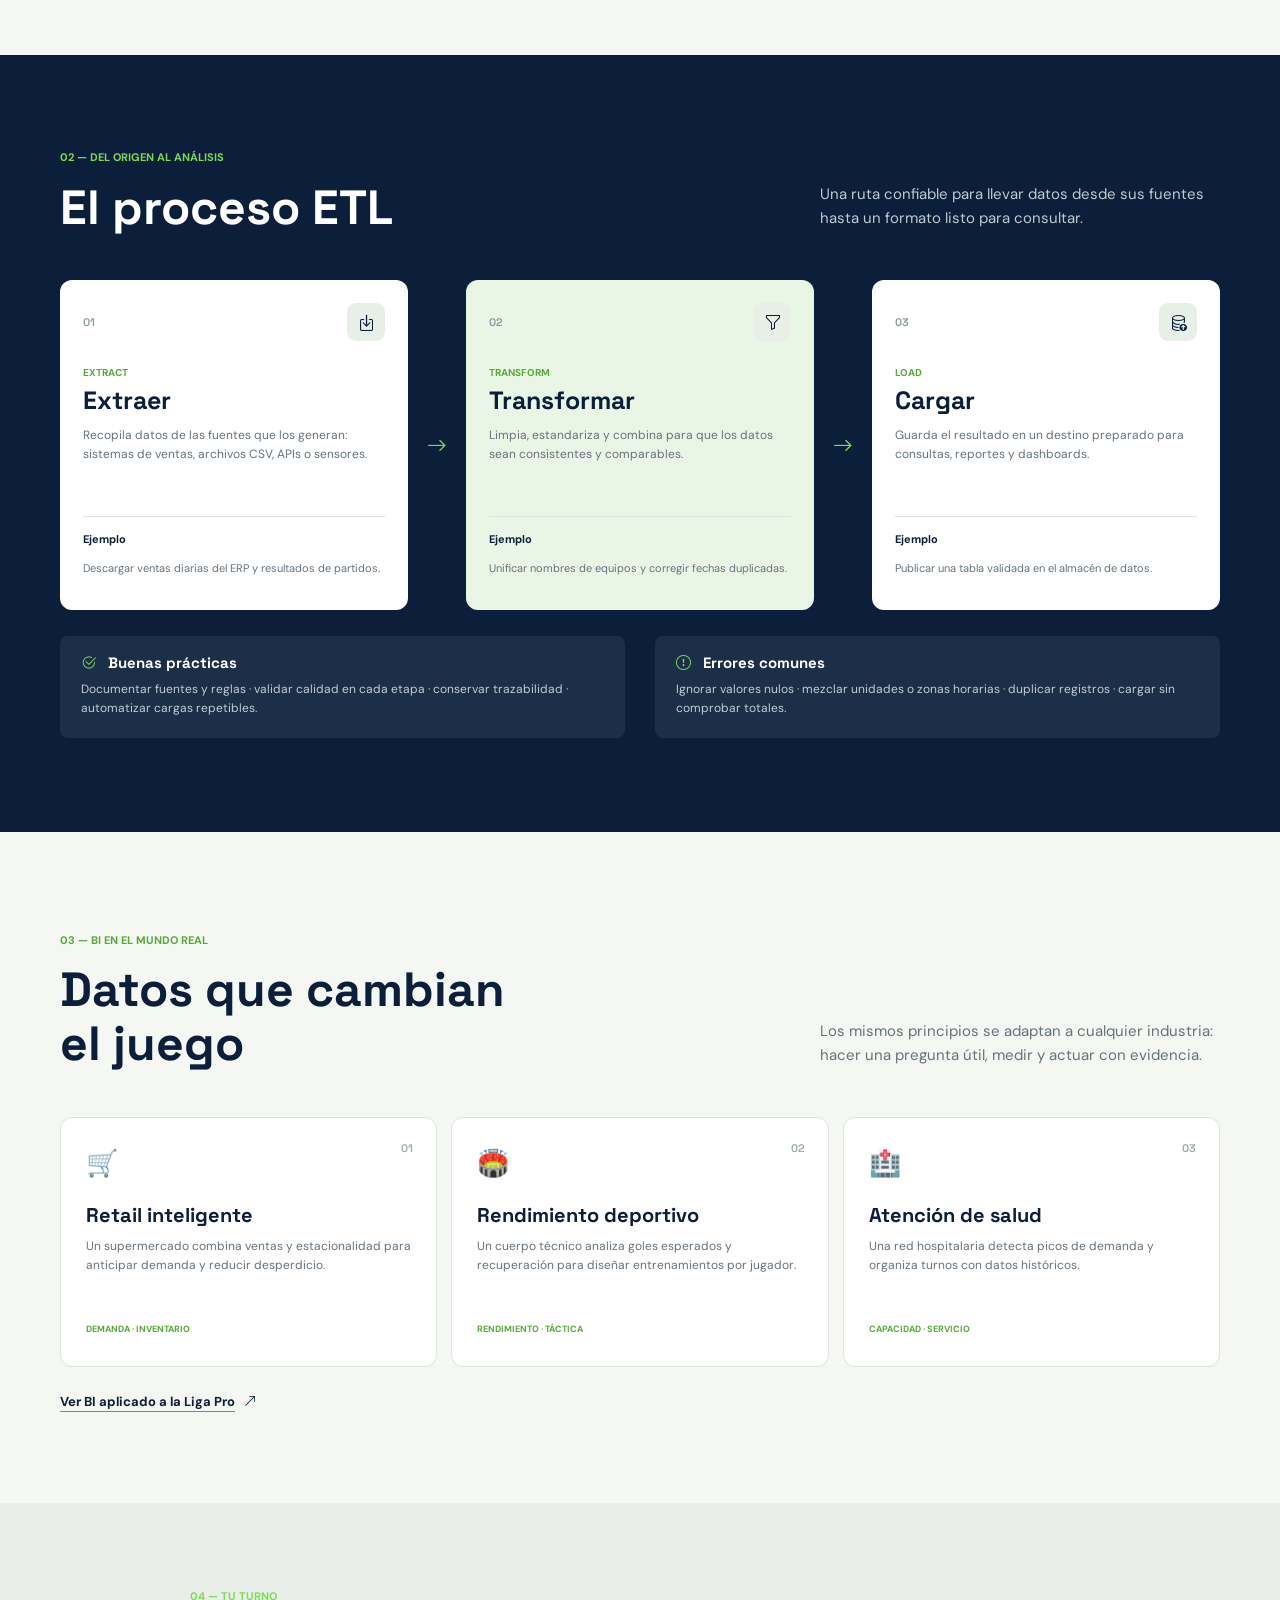
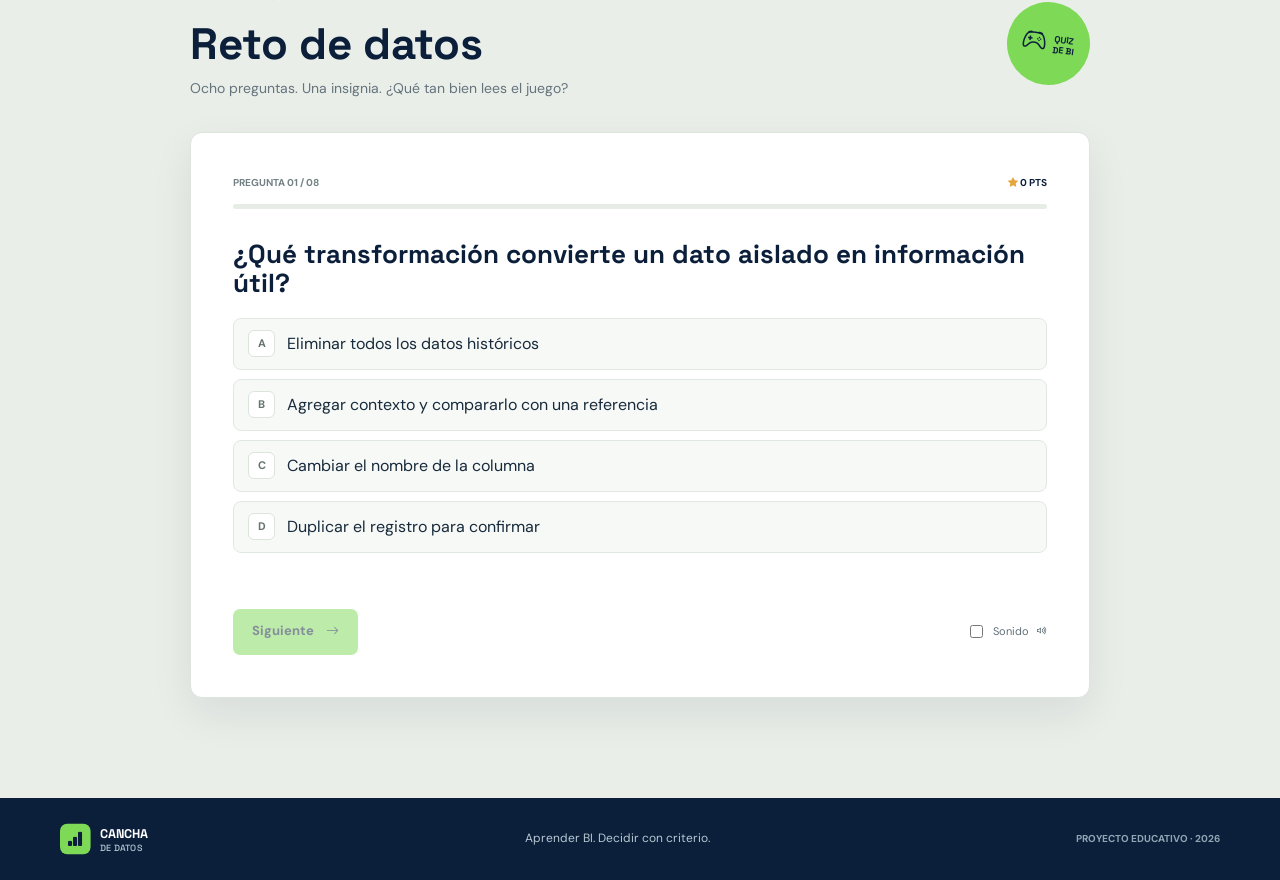
==== commit bf541d21: "Version 3 BI" ====
--- a/index.html
+++ b/index.html
@@ -23,6 +23,7 @@
 			<div class="nav-links">
 				<a class="nav-link active" href="index.html" aria-current="page">Fundamentos</a>
 				<a class="nav-link" href="dashboard.html">Dashboard <i class="bi bi-arrow-up-right" aria-hidden="true"></i></a>
+				<a class="nav-link" href="silabo.html">Sílabo</a>
 			</div>
 			<div class="nav-actions">
 				<button class="nav-icon-button" id="theme-toggle" type="button" aria-label="Cambiar a tema oscuro" title="Cambiar tema"><i class="bi bi-moon-stars" aria-hidden="true"></i></button>
